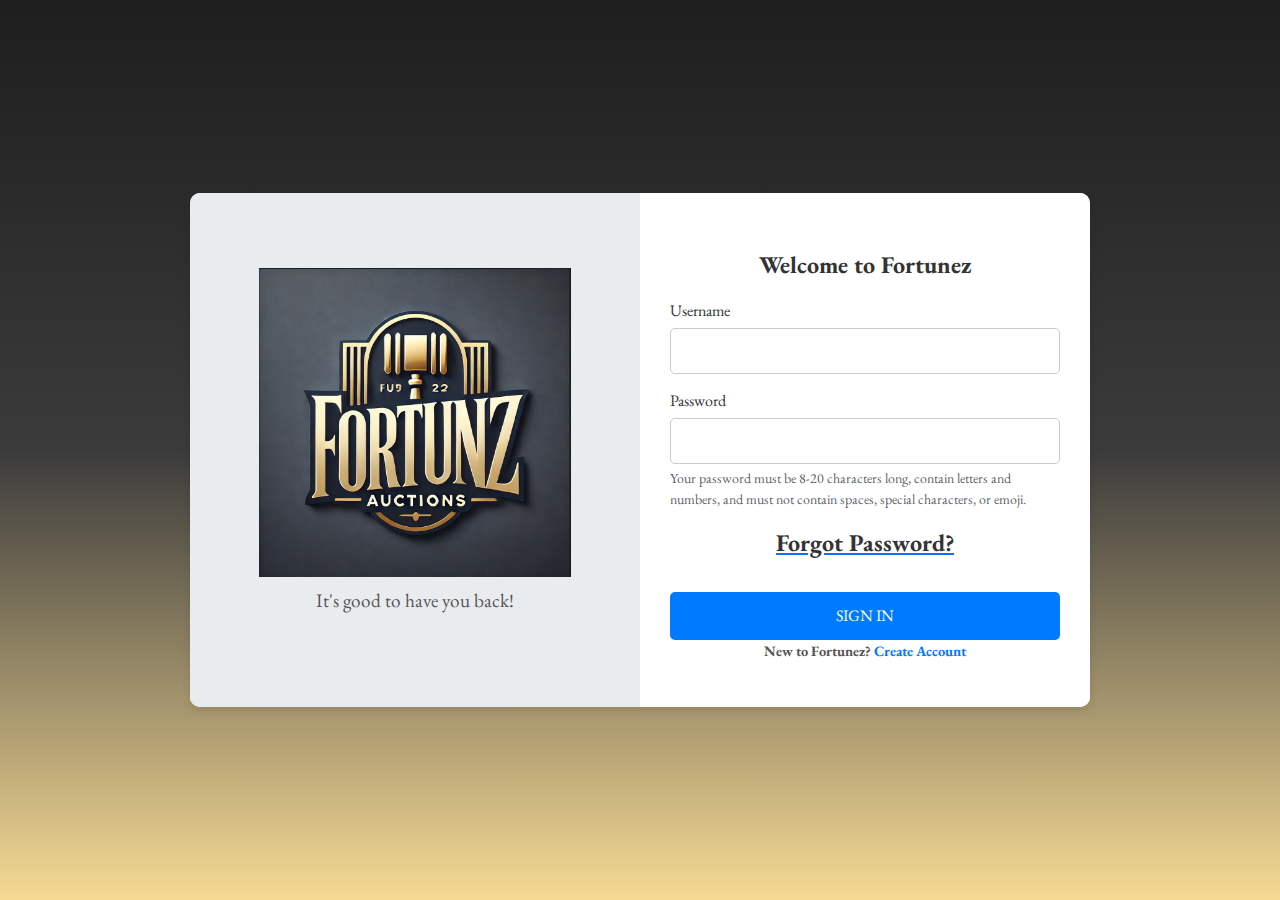
==== login.html @ 30cfeb6c "Add files via upload" ====
<!DOCTYPE html>
<html lang="en">
<head>
    <meta charset="UTF-8">
    <meta name="viewport" content="width=device-width, initial-scale=1.0">
    <title>Fortunez - Login</title>
    <link rel="preconnect" href="https://fonts.googleapis.com" />
    <link rel="preconnect" href="https://fonts.gstatic.com" crossorigin />
    <link
      href="https://fonts.googleapis.com/css2?family=EB+Garamond:ital,wght@0,400..800;1,400..800&display=swap"
      rel="stylesheet"
    />
    <link rel="stylesheet" href="./styleSheets/loginstyle2.css">
    <link rel="icon" href="./favicon.png" type="image/x-icon" />
    <link href="https://cdn.jsdelivr.net/npm/bootstrap@5.3.3/dist/css/bootstrap.min.css" rel="stylesheet" integrity="sha384-QWTKZyjpPEjISv5WaRU9OFeRpok6YctnYmDr5pNlyT2bRjXh0JMhjY6hW+ALEwIH" crossorigin="anonymous">
    <link rel="stylesheet" href="login.css">
    

</head>
<body>
    <main>
        <div class="masterContainer">
            <div id="loginbox">
                <div class="boxArea" id="graphic">
                    <img src="logo.png" alt="" id="graphicImage">
                    <p>It's good to have you back!</p>
                </div>
                <div class="boxArea" id="LoginArea">
                    <form id="loginForm">
                        <div class="boxItems">
                            <img src="./Graphic designing/logo_small.png" alt="">
                        </div>
                        <div class="boxItems">
                            <p>Welcome to Fortunez</p>
                        </div>
                        <div class="boxItems inputs">
                            <label for="username">Username</label>       
                            <input type="text" id="username" required>
                        </div>
                        <div class="boxItems inputs">
                            
                            <label for="inputPassword5" class="form-label">Password</label>
<input type="password" id="inputPassword5" class="form-control" aria-describedby="passwordHelpBlock">
<div id="passwordHelpBlock" class="form-text">
  Your password must be 8-20 characters long, contain letters and numbers, and must not contain spaces, special characters, or emoji.
</div>
                        </div>
                        <div class="boxItems">
                            <a href="forgot_password.html" id="forgot"><p>Forgot Password?</p></a>
                        </div>
                        <div class="boxItems">                            
                            <input type="submit" value="SIGN IN" id="submitButton">      
                        </div>
                        <div class="boxItems" id="log-on">
                            <p>New to Fortunez? <a href="./signup.html">Create Account</a></p>
                        </div>
                    </form>
                </div>
            </div>
        </div>
    </main>

    <!-- JavaScript -->
    <script>
        // Attach event listener to the form
        let form = document.getElementById("loginForm");

        form.addEventListener("submit", (event) => {
            event.preventDefault(); // Prevent default form submission

            // Get form data
            let username = document.getElementById("username").value;
            let password = document.getElementById("pword").value;

            // Retrieve stored users from localStorage
            let storedUsers = JSON.parse(localStorage.getItem("users")) || [];

            // Check if the user exists and password matches
            let userFound = storedUsers.find(
                (user) => user.username === username && user.password === password
            );

            if (userFound) {
                alert(`Login successful! Welcome back, ${userFound.username}`);
                // Redirect to the index page
                window.location.href = "index.html";
            } else {
                alert("Login failed! Invalid username or password.");
            }
        });
    </script>
</body>
</html>
---- login.css ----
/* General Styles */
body {
    font-family: 'EB Garamond', serif;
    margin: 0;
    padding: 0;
    display: flex;
    justify-content: center;
    align-items: center;
    height: 100vh;
    background: linear-gradient(to bottom, #1e1e1e, #3b3b3b, #f6da94);
}

.masterContainer {
    display: flex;
    justify-content: center;
    align-items: center;
    width: 100%;
    max-width: 900px;
    background: white;
    box-shadow: 0 4px 10px rgba(0, 0, 0, 0.1);
    border-radius: 10px;
    overflow: hidden;
}

#loginbox {
    display: flex;
    width: 100%;
}

.boxArea {
    flex: 1;
    padding: 30px;
    text-align: center;
}

#graphic {
    background-color: #e9ecef;
    display: flex;
    flex-direction: column;
    justify-content: center;
    align-items: center;
}

#graphic img {
    width: 80%;
    max-width: 600px;
}

#graphic p {
    font-size: 1.2rem;
    color: #555;
    margin-top: 10px;
}

#LoginArea {
    background-color: #fff;
    display: flex;
    flex-direction: column;
    justify-content: center;
}

.boxItems img {
    width: 50px;
    margin-bottom: 10px;
}

.boxItems p {
    font-size: 1.5rem;
    font-weight: bold;
    color: #333;
}

.inputs {
    text-align: left;
    margin: 15px 0;
}

.inputs label {
    display: block;
    font-size: 1rem;
    color: #333;
    margin-bottom: 5px;
}

.inputs input {
    width: 100%;
    padding: 10px;
    border: 1px solid #ccc;
    border-radius: 5px;
    font-size: 1rem;
}

#submitButton {
    width: 100%;
    padding: 12px;
    border: none;
    background-color: #007bff;
    color: white;
    font-size: 1rem;
    cursor: pointer;
    border-radius: 5px;
    margin-top: 15px;
}

#submitButton:hover {
    background-color: #0056b3;
}

#log-on p {
    font-size: 0.9rem;
    color: #555;
}

#log-on a {
    color: #007bff;
    text-decoration: none;
    font-weight: bold;
}

#log-on a:hover {
    text-decoration: underline;
}

/* Responsive Design */
@media (max-width: 768px) {
    #loginbox {
        flex-direction: column;
    }
    
    #graphic {
        display: none;
    }
}
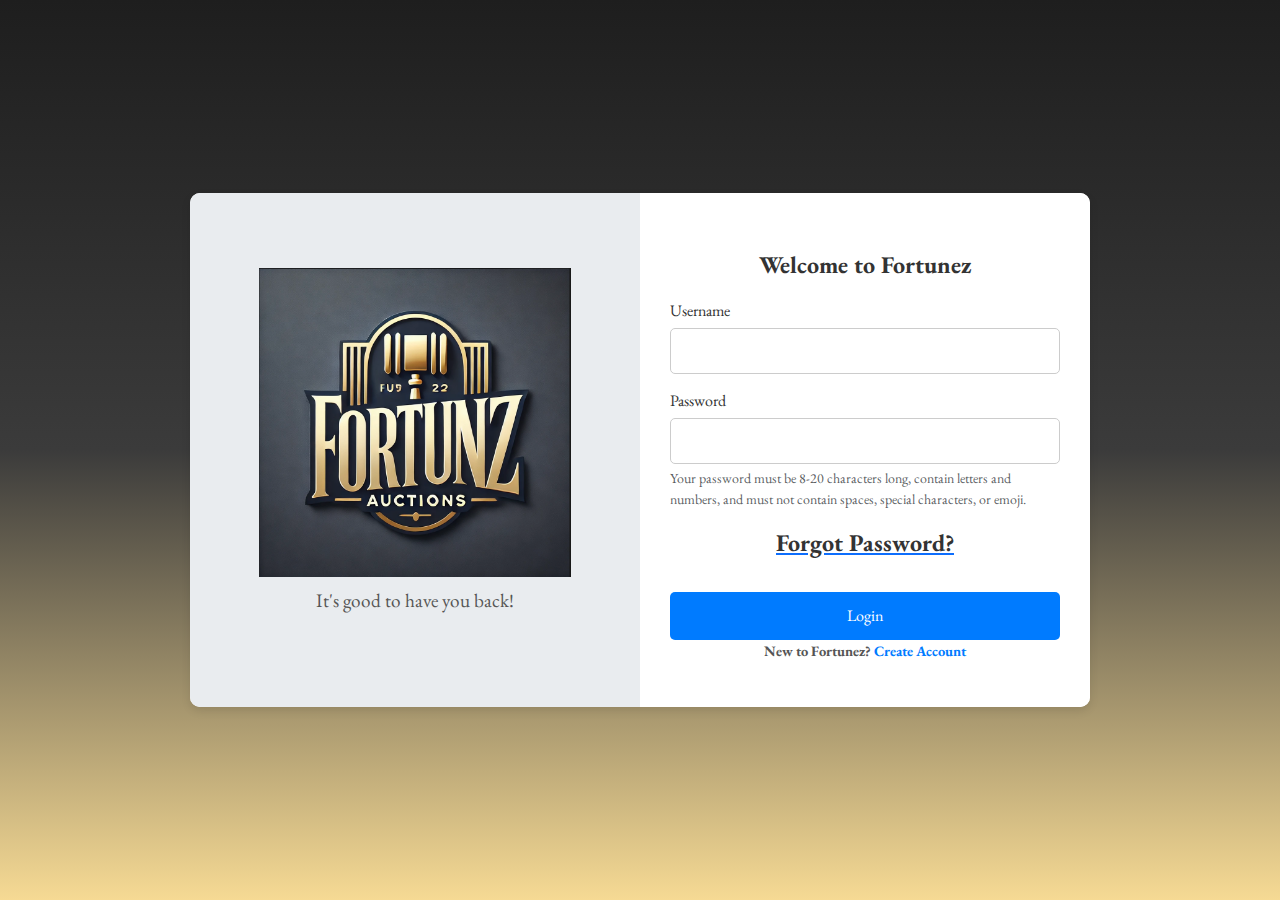
==== commit d374795c: "Update login.html" ====
--- a/login.html
+++ b/login.html
@@ -49,10 +49,10 @@
                             <a href="forgot_password.html" id="forgot"><p>Forgot Password?</p></a>
                         </div>
                         <div class="boxItems">                            
-                            <input type="submit" value="SIGN IN" id="submitButton">      
+                            <input type="submit" value="Login" id="submitButton">      
                         </div>
                         <div class="boxItems" id="log-on">
-                            <p>New to Fortunez? <a href="./signup.html">Create Account</a></p>
+                            <p>New to Fortunez? <a href="./sign_up_1.html">Create Account</a></p>
                         </div>
                     </form>
                 </div>
@@ -90,4 +90,4 @@
         });
     </script>
 </body>
-</html>+</html>
